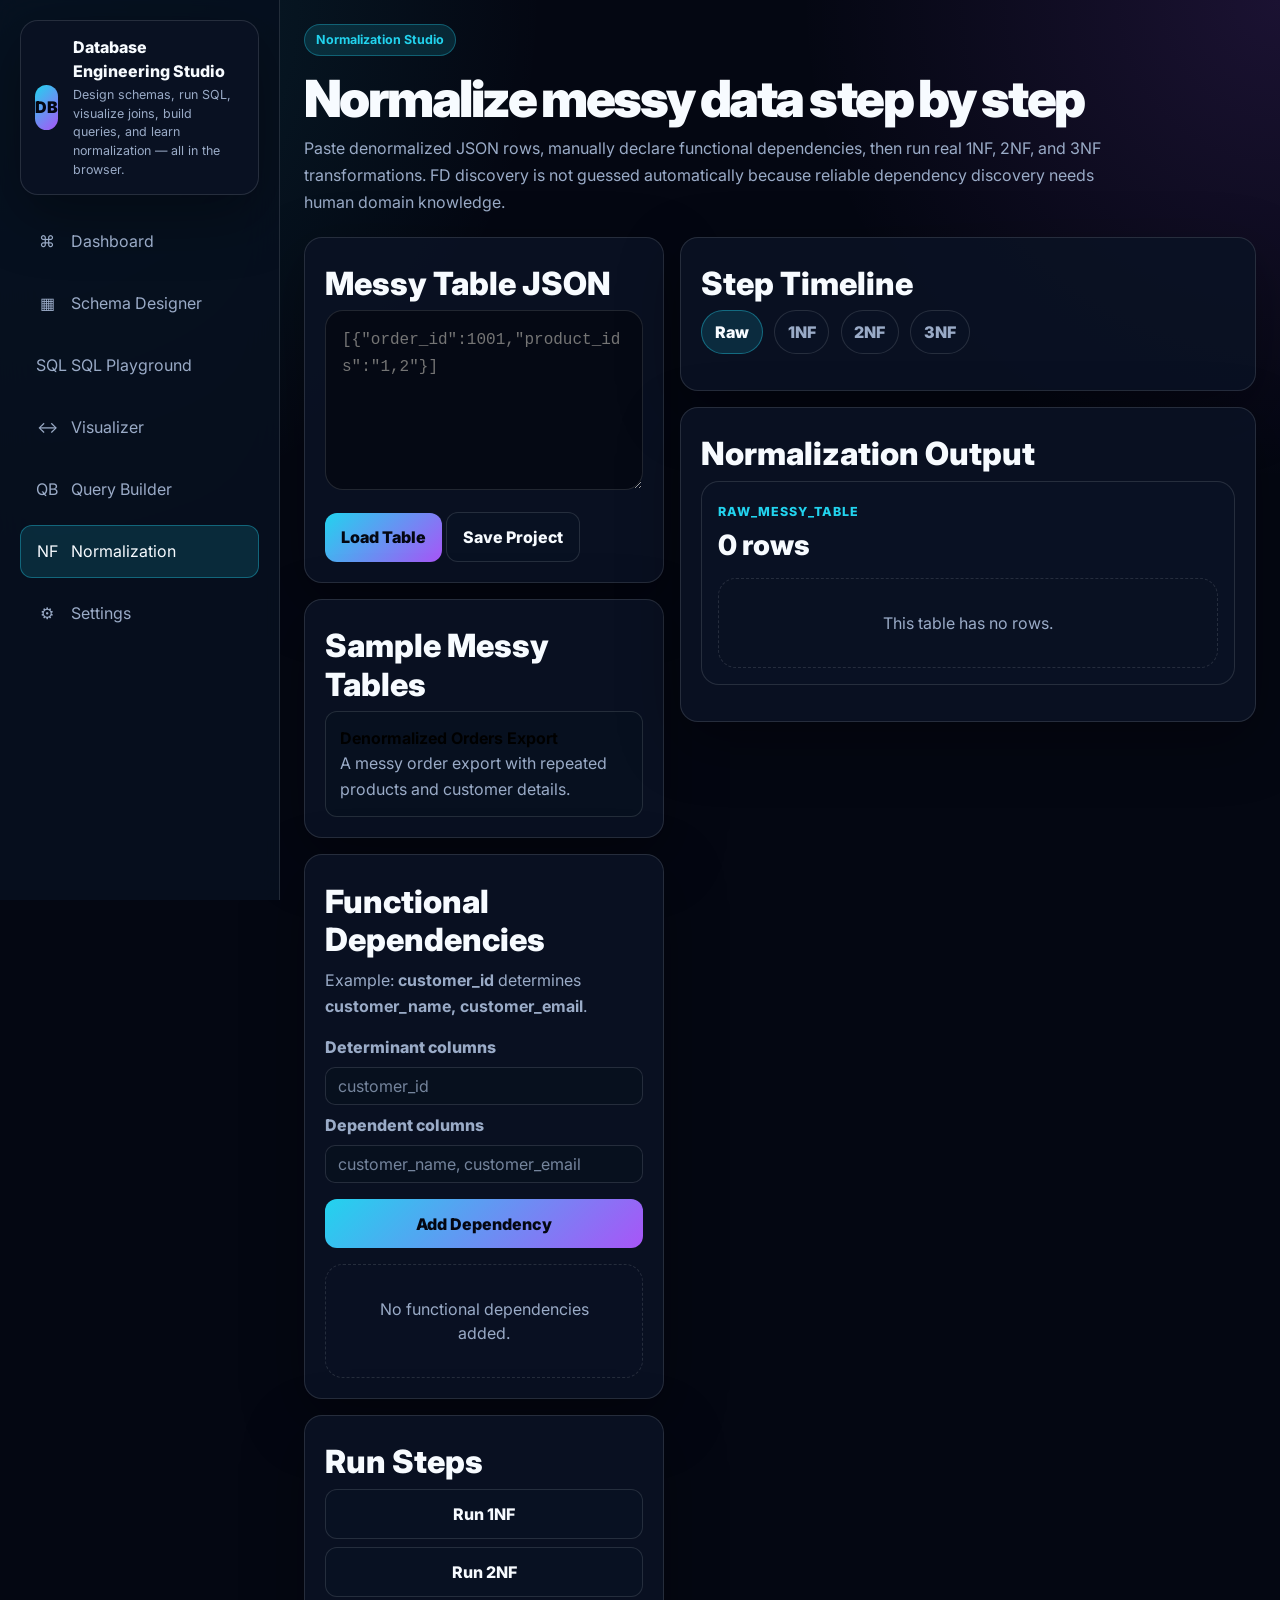
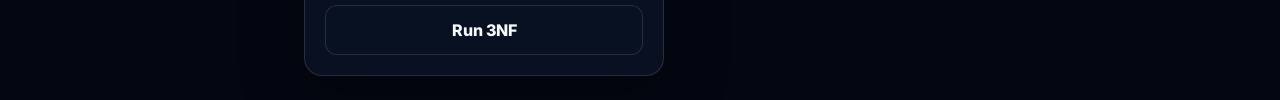
==== normalization-studio.html @ 768567fe "Complete Database Engineering Studio" ====
<!DOCTYPE html>
<html lang="en">

<head>
    <meta charset="UTF-8" />
    <meta name="viewport" content="width=device-width, initial-scale=1.0" />
    <title>Normalization Studio | Database Engineering Studio</title>

    <link rel="preconnect" href="https://fonts.googleapis.com">
    <link rel="preconnect" href="https://fonts.gstatic.com" crossorigin>
    <link href="https://fonts.googleapis.com/css2?family=Inter:wght@400;600;700;800;900&display=swap" rel="stylesheet">

    <link href="https://cdn.jsdelivr.net/npm/bootstrap@5.3.3/dist/css/bootstrap.min.css" rel="stylesheet">
    <link rel="stylesheet" href="styles.css">
    <link rel="stylesheet" href="css/normalization-studio.css">
</head>

<body>
    <div id="app"></div>

    <script src="https://code.jquery.com/jquery-3.7.1.min.js"></script>
    <script src="https://cdn.jsdelivr.net/npm/bootstrap@5.3.3/dist/js/bootstrap.bundle.min.js"></script>
    <script src="js/shared.js"></script>
    <script src="js/normalization-studio.js"></script>
</body>

</html>
---- styles.css ----
:root {
  --bg: #040712;
  --bg-soft: #07111f;
  --card: rgba(10, 18, 36, 0.9);
  --text: #f7fbff;
  --muted: #9aabc7;
  --primary: #22d3ee;
  --secondary: #a855f7;
  --success: #4ade80;
  --warning: #facc15;
  --danger: #fb7185;
  --radius: 18px;
  --font-family: Inter, sans-serif;
  --shadow: 0 20px 60px rgba(0, 0, 0, 0.35);
  --border: color-mix(in srgb, var(--text) 12%, transparent);
  --primary-soft: color-mix(in srgb, var(--primary) 14%, transparent);
  --secondary-soft: color-mix(in srgb, var(--secondary) 14%, transparent);
  --danger-soft: color-mix(in srgb, var(--danger) 16%, transparent);
  --success-soft: color-mix(in srgb, var(--success) 14%, transparent);
  --warning-soft: color-mix(in srgb, var(--warning) 14%, transparent);
}

* {
  box-sizing: border-box;
}

html {
  scroll-behavior: smooth;
}

body {
  min-height: 100vh;
  margin: 0;
  background:
    radial-gradient(circle at top left, var(--primary-soft), transparent 34rem),
    radial-gradient(
      circle at top right,
      var(--secondary-soft),
      transparent 30rem
    ),
    var(--bg);
  color: var(--text);
  font-family: var(--font-family);
  overflow-x: hidden;
}

a {
  color: inherit;
  text-decoration: none;
}

button,
input,
select,
textarea {
  font: inherit;
}

button {
  border: 0;
}

.app-shell {
  min-height: 100vh;
  display: grid;
  grid-template-columns: 280px 1fr;
}

.sidebar {
  position: sticky;
  top: 0;
  height: 100vh;
  padding: 1.25rem;
  background: color-mix(in srgb, var(--bg-soft) 88%, transparent);
  border-right: 1px solid var(--border);
  backdrop-filter: blur(18px);
  z-index: 20;
  overflow-y: auto;
}

.sidebar-brand {
  display: flex;
  gap: 0.9rem;
  align-items: center;
  padding: 0.9rem;
  border: 1px solid var(--border);
  border-radius: var(--radius);
  background: var(--card);
  box-shadow: var(--shadow);
}

.brand-mark {
  width: 2.8rem;
  height: 2.8rem;
  display: grid;
  place-items: center;
  border-radius: calc(var(--radius) - 6px);
  background: linear-gradient(135deg, var(--primary), var(--secondary));
  color: var(--bg);
  font-weight: 900;
}

.brand-title {
  margin: 0;
  font-size: 1rem;
  font-weight: 800;
}

.brand-subtitle {
  margin: 0.15rem 0 0;
  color: var(--muted);
  font-size: 0.78rem;
}

.sidebar-nav {
  display: grid;
  gap: 0.55rem;
  margin-top: 1.25rem;
}

.nav-link {
  display: flex;
  align-items: center;
  gap: 0.75rem;
  padding: 0.85rem 0.95rem;
  border-radius: calc(var(--radius) - 6px);
  color: var(--muted);
  border: 1px solid transparent;
  transition: 180ms ease;
}

.nav-link:hover,
.nav-link.active {
  color: var(--text);
  background: var(--primary-soft);
  border-color: color-mix(in srgb, var(--primary) 36%, transparent);
}

.nav-icon {
  width: 1.4rem;
  text-align: center;
}

.main-content {
  min-width: 0;
  padding: 1.5rem;
}

.page-container {
  width: min(1480px, 100%);
  margin: 0 auto;
}

.page-header {
  display: flex;
  justify-content: space-between;
  gap: 1rem;
  align-items: flex-start;
  margin-bottom: 1.25rem;
}

.eyebrow {
  display: inline-flex;
  align-items: center;
  gap: 0.45rem;
  color: var(--primary);
  background: var(--primary-soft);
  border: 1px solid color-mix(in srgb, var(--primary) 32%, transparent);
  border-radius: 999px;
  padding: 0.35rem 0.7rem;
  font-size: 0.78rem;
  font-weight: 700;
}

.page-title {
  margin: 0.75rem 0 0.35rem;
  font-size: clamp(2rem, 4vw, 4rem);
  font-weight: 900;
  letter-spacing: -0.05em;
}

.page-description {
  max-width: 820px;
  margin: 0;
  color: var(--muted);
  line-height: 1.7;
}

.card-panel {
  background: var(--card);
  border: 1px solid var(--border);
  border-radius: var(--radius);
  box-shadow: var(--shadow);
}

.panel-padding {
  padding: 1.25rem;
}

.grid-auto {
  display: grid;
  grid-template-columns: repeat(auto-fit, minmax(min(260px, 100%), 1fr));
  gap: 1rem;
}

.stat-card,
.module-card,
.action-card {
  padding: 1.2rem;
  border-radius: var(--radius);
  background: var(--card);
  border: 1px solid var(--border);
  transition: 180ms ease;
}

.module-card:hover,
.action-card:hover,
.stat-card:hover {
  transform: translateY(-3px);
  border-color: color-mix(in srgb, var(--primary) 38%, transparent);
}

.card-kicker {
  color: var(--primary);
  font-size: 0.78rem;
  font-weight: 800;
  text-transform: uppercase;
  letter-spacing: 0.08em;
}

.card-title {
  margin: 0.45rem 0;
  font-weight: 850;
}

.card-text {
  color: var(--muted);
  line-height: 1.65;
}

.btn-app {
  display: inline-flex;
  align-items: center;
  justify-content: center;
  gap: 0.5rem;
  color: var(--bg);
  background: linear-gradient(135deg, var(--primary), var(--secondary));
  border-radius: calc(var(--radius) - 6px);
  padding: 0.78rem 1rem;
  font-weight: 850;
  transition: 180ms ease;
}

.btn-app:hover {
  transform: translateY(-2px);
  color: var(--bg);
  filter: brightness(1.08);
}

.btn-ghost {
  display: inline-flex;
  align-items: center;
  justify-content: center;
  gap: 0.5rem;
  color: var(--text);
  background: color-mix(in srgb, var(--card) 75%, transparent);
  border: 1px solid var(--border);
  border-radius: calc(var(--radius) - 6px);
  padding: 0.75rem 1rem;
  font-weight: 800;
  transition: 180ms ease;
}

.btn-ghost:hover {
  color: var(--text);
  border-color: color-mix(in srgb, var(--primary) 38%, transparent);
  background: var(--primary-soft);
}

.form-control,
.form-select {
  color: var(--text);
  background-color: color-mix(in srgb, var(--bg-soft) 86%, transparent);
  border: 1px solid var(--border);
  border-radius: calc(var(--radius) - 8px);
}

.form-control:focus,
.form-select:focus {
  color: var(--text);
  background-color: var(--bg-soft);
  border-color: var(--primary);
  box-shadow: 0 0 0 0.2rem var(--primary-soft);
}

.form-control::placeholder {
  color: color-mix(in srgb, var(--muted) 75%, transparent);
}

.form-label {
  color: var(--muted);
  font-weight: 800;
}

.table-wrap {
  max-width: 100%;
  overflow: auto;
  border: 1px solid var(--border);
  border-radius: var(--radius);
}

.app-table {
  width: 100%;
  margin: 0;
  color: var(--text);
  border-collapse: separate;
  border-spacing: 0;
}

.app-table th,
.app-table td {
  padding: 0.85rem;
  border-bottom: 1px solid var(--border);
  white-space: nowrap;
}

.app-table th {
  position: sticky;
  top: 0;
  z-index: 3;
  background: var(--bg-soft);
  color: var(--muted);
  font-size: 0.78rem;
  text-transform: uppercase;
  letter-spacing: 0.06em;
}

.app-table tr:last-child td {
  border-bottom: 0;
}

.badge-soft {
  display: inline-flex;
  align-items: center;
  gap: 0.35rem;
  padding: 0.35rem 0.6rem;
  border-radius: 999px;
  color: var(--text);
  background: var(--primary-soft);
  border: 1px solid color-mix(in srgb, var(--primary) 30%, transparent);
  font-weight: 800;
  font-size: 0.78rem;
}

.status-message {
  position: fixed;
  right: 1rem;
  bottom: 1rem;
  max-width: min(420px, calc(100vw - 2rem));
  z-index: 80;
  padding: 0.9rem 1rem;
  border-radius: calc(var(--radius) - 6px);
  background: var(--card);
  color: var(--text);
  border: 1px solid var(--border);
  box-shadow: var(--shadow);
}

.status-success {
  border-color: color-mix(in srgb, var(--success) 42%, transparent);
}

.status-warning {
  border-color: color-mix(in srgb, var(--warning) 42%, transparent);
}

.status-danger {
  border-color: color-mix(in srgb, var(--danger) 42%, transparent);
}

.empty-state {
  padding: 2rem;
  text-align: center;
  color: var(--muted);
  border: 1px dashed var(--border);
  border-radius: var(--radius);
  background: color-mix(in srgb, var(--card) 70%, transparent);
}

.code-box,
.sql-editor,
.sql-output {
  width: 100%;
  min-height: 180px;
  color: var(--text);
  background: color-mix(in srgb, var(--bg) 82%, var(--bg-soft));
  border: 1px solid var(--border);
  border-radius: var(--radius);
  padding: 1rem;
  font-family: ui-monospace, SFMono-Regular, Menlo, Consolas, monospace;
  line-height: 1.65;
}

.sql-output {
  min-height: 120px;
  overflow: auto;
}

.transition-overlay {
  position: fixed;
  inset: 0;
  display: grid;
  place-items: center;
  background: var(--bg);
  color: var(--text);
  opacity: 1;
  visibility: visible;
  z-index: 9999;
  transition:
    opacity 240ms ease,
    visibility 240ms ease;
}

.transition-overlay.hidden {
  opacity: 0;
  visibility: hidden;
  pointer-events: none;
}

.loader-card {
  display: none;
  text-align: center;
  padding: 1.5rem;
  border-radius: var(--radius);
  background: var(--card);
  border: 1px solid var(--border);
}

.transition-overlay.show-loader .loader-card {
  display: block;
}

.loader-ring {
  width: 3rem;
  height: 3rem;
  margin: 0 auto 1rem;
  border-radius: 50%;
  border: 0.25rem solid var(--primary-soft);
  border-top-color: var(--primary);
  animation: loaderSpin 800ms linear infinite;
}

.loader-text {
  margin: 0;
  color: var(--muted);
  font-weight: 800;
}

@keyframes loaderSpin {
  to {
    transform: rotate(360deg);
  }
}

.er-canvas,
.visual-canvas {
  position: relative;
  min-height: 520px;
  overflow: auto;
  border-radius: var(--radius);
  border: 1px solid var(--border);
  background:
    linear-gradient(var(--border) 1px, transparent 1px),
    linear-gradient(90deg, var(--border) 1px, transparent 1px),
    color-mix(in srgb, var(--bg-soft) 85%, transparent);
  background-size: 42px 42px;
}

.table-node {
  position: absolute;
  min-width: 250px;
  border-radius: var(--radius);
  background: var(--card);
  border: 1px solid var(--border);
  box-shadow: var(--shadow);
  overflow: hidden;
}

.table-node-header {
  display: flex;
  justify-content: space-between;
  gap: 0.75rem;
  align-items: center;
  padding: 0.75rem 0.9rem;
  background: var(--primary-soft);
  border-bottom: 1px solid var(--border);
  cursor: grab;
}

.table-node-title {
  margin: 0;
  font-size: 0.95rem;
  font-weight: 900;
}

.column-row {
  display: flex;
  justify-content: space-between;
  gap: 0.75rem;
  padding: 0.55rem 0.9rem;
  border-bottom: 1px solid var(--border);
  color: var(--muted);
}

.column-row:last-child {
  border-bottom: 0;
}

.relationship-svg {
  position: absolute;
  inset: 0;
  width: 100%;
  height: 100%;
  pointer-events: none;
}

.relationship-line {
  stroke: var(--primary);
  stroke-width: 2;
  fill: none;
  marker-end: url(#arrowHead);
}

.timeline {
  display: grid;
  gap: 1rem;
}

.timeline-step {
  padding: 1rem;
  border-radius: var(--radius);
  border: 1px solid var(--border);
  background: var(--card);
}

.highlight-current {
  outline: 2px solid var(--primary);
  background: var(--primary-soft);
}

.highlight-match {
  outline: 2px solid var(--success);
  background: var(--success-soft);
}

.highlight-unmatched {
  outline: 2px solid var(--danger);
  background: var(--danger-soft);
}

@media (max-width: 992px) {
  .app-shell {
    grid-template-columns: 1fr;
  }

  .sidebar {
    position: relative;
    height: auto;
  }

  .sidebar-nav {
    grid-template-columns: repeat(auto-fit, minmax(190px, 1fr));
  }

  .main-content {
    padding: 1rem;
  }

  .page-header {
    flex-direction: column;
  }
}

@media (max-width: 576px) {
  .sidebar,
  .main-content {
    padding: 0.85rem;
  }

  .sidebar-brand {
    align-items: flex-start;
  }

  .grid-auto {
    grid-template-columns: 1fr;
  }

  .btn-app,
  .btn-ghost {
    width: 100%;
  }
}
---- css/normalization-studio.css ----
.normalization-layout {
  display: grid;
  grid-template-columns: 360px minmax(0, 1fr);
  gap: 1rem;
}

.normalization-controls {
  display: grid;
  gap: 1rem;
  align-content: start;
}

.fd-list {
  display: grid;
  gap: 0.65rem;
}

.fd-item {
  padding: 0.75rem;
  border-radius: calc(var(--radius) - 6px);
  border: 1px solid var(--border);
  background: color-mix(in srgb, var(--bg-soft) 72%, transparent);
}

.norm-step-grid {
  display: grid;
  grid-template-columns: 1fr 1fr;
  gap: 1rem;
}

.norm-table-card {
  padding: 1rem;
  border-radius: var(--radius);
  background: var(--card);
  border: 1px solid var(--border);
}

.timeline-pills {
  display: flex;
  flex-wrap: wrap;
  gap: 0.7rem;
  margin-bottom: 1rem;
}

.timeline-pill {
  padding: 0.55rem 0.8rem;
  border-radius: 999px;
  border: 1px solid var(--border);
  background: var(--card);
  color: var(--muted);
  font-weight: 850;
}

.timeline-pill.active {
  color: var(--text);
  background: var(--primary-soft);
  border-color: color-mix(in srgb, var(--primary) 38%, transparent);
}

.sample-table-card {
  padding: 0.85rem;
  border-radius: calc(var(--radius) - 6px);
  border: 1px solid var(--border);
  background: color-mix(in srgb, var(--bg-soft) 72%, transparent);
  cursor: pointer;
}

.sample-table-card:hover {
  border-color: color-mix(in srgb, var(--primary) 42%, transparent);
}

@media (max-width: 1120px) {
  .normalization-layout,
  .norm-step-grid {
    grid-template-columns: 1fr;
  }
}
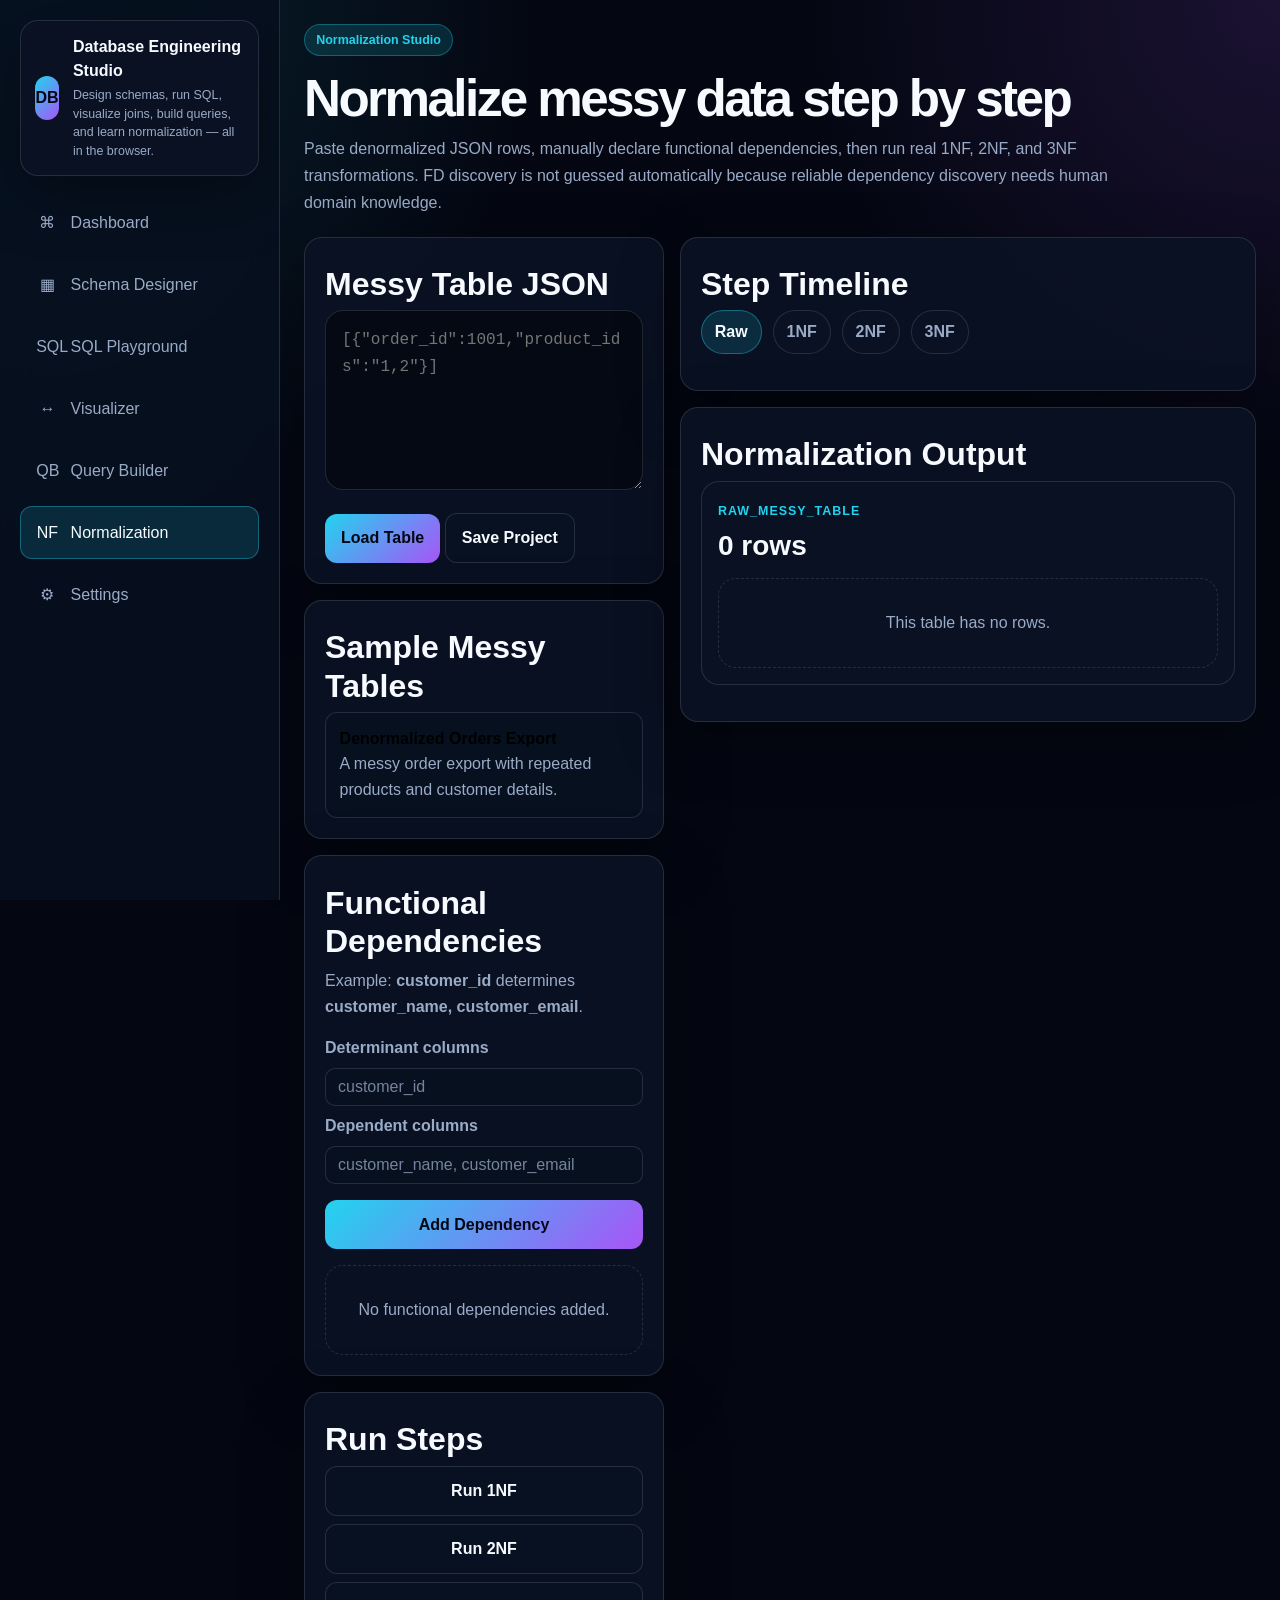
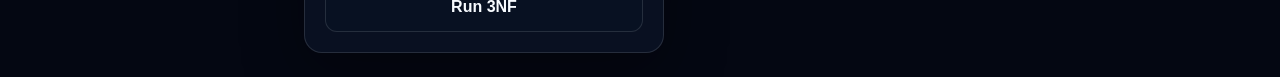
==== commit df3335b3: "Replace generic default font with something more distinctive Inter is the typeface everyone reaches " ====
--- a/normalization-studio.html
+++ b/normalization-studio.html
@@ -4,11 +4,22 @@
 <head>
     <meta charset="UTF-8" />
     <meta name="viewport" content="width=device-width, initial-scale=1.0" />
-    <title>Normalization Studio | Database Engineering Studio</title>
+    <title>Normalization Studio — 1NF, 2NF & 3NF Practice | Database Engineering Studio</title>
+    <meta name="description" content="Practice database normalization in the browser: step through 1NF, 2NF, and 3NF transformations in the Normalization Studio, part of a database engineering toolkit built with HTML, CSS, JavaScript, Bootstrap, jQuery, and localStorage." />
+    <link rel="canonical" href="https://fazal305.github.io/database-engineering-studio/normalization-studio.html" />
+
+    <meta property="og:type" content="website" />
+    <meta property="og:url" content="https://fazal305.github.io/database-engineering-studio/normalization-studio.html" />
+    <meta property="og:title" content="Normalization Studio — 1NF, 2NF & 3NF Practice | Database Engineering Studio" />
+    <meta property="og:description" content="Practice database normalization in the browser: step through 1NF, 2NF, and 3NF transformations in the Normalization Studio, part of a database engineering toolkit built with HTML, CSS, JavaScript, Bootstrap, jQuery, and localStorage." />
+
+    <meta name="twitter:card" content="summary_large_image" />
+    <meta name="twitter:title" content="Normalization Studio — 1NF, 2NF & 3NF Practice | Database Engineering Studio" />
+    <meta name="twitter:description" content="Practice database normalization in the browser: step through 1NF, 2NF, and 3NF transformations in the Normalization Studio, part of a database engineering toolkit built with HTML, CSS, JavaScript, Bootstrap, jQuery, and localStorage." />
 
     <link rel="preconnect" href="https://fonts.googleapis.com">
     <link rel="preconnect" href="https://fonts.gstatic.com" crossorigin>
-    <link href="https://fonts.googleapis.com/css2?family=Inter:wght@400;600;700;800;900&display=swap" rel="stylesheet">
+    <link href="https://fonts.googleapis.com/css2?family=Albert+Sans:wght@400;600;700;800;900&display=swap" rel="stylesheet">
 
     <link href="https://cdn.jsdelivr.net/npm/bootstrap@5.3.3/dist/css/bootstrap.min.css" rel="stylesheet">
     <link rel="stylesheet" href="styles.css">
--- a/styles.css
+++ b/styles.css
@@ -10,7 +10,7 @@
   --warning: #facc15;
   --danger: #fb7185;
   --radius: 18px;
-  --font-family: Inter, sans-serif;
+  --font-family: "Albert Sans", sans-serif;
   --shadow: 0 20px 60px rgba(0, 0, 0, 0.35);
   --border: color-mix(in srgb, var(--text) 12%, transparent);
   --primary-soft: color-mix(in srgb, var(--primary) 14%, transparent);
